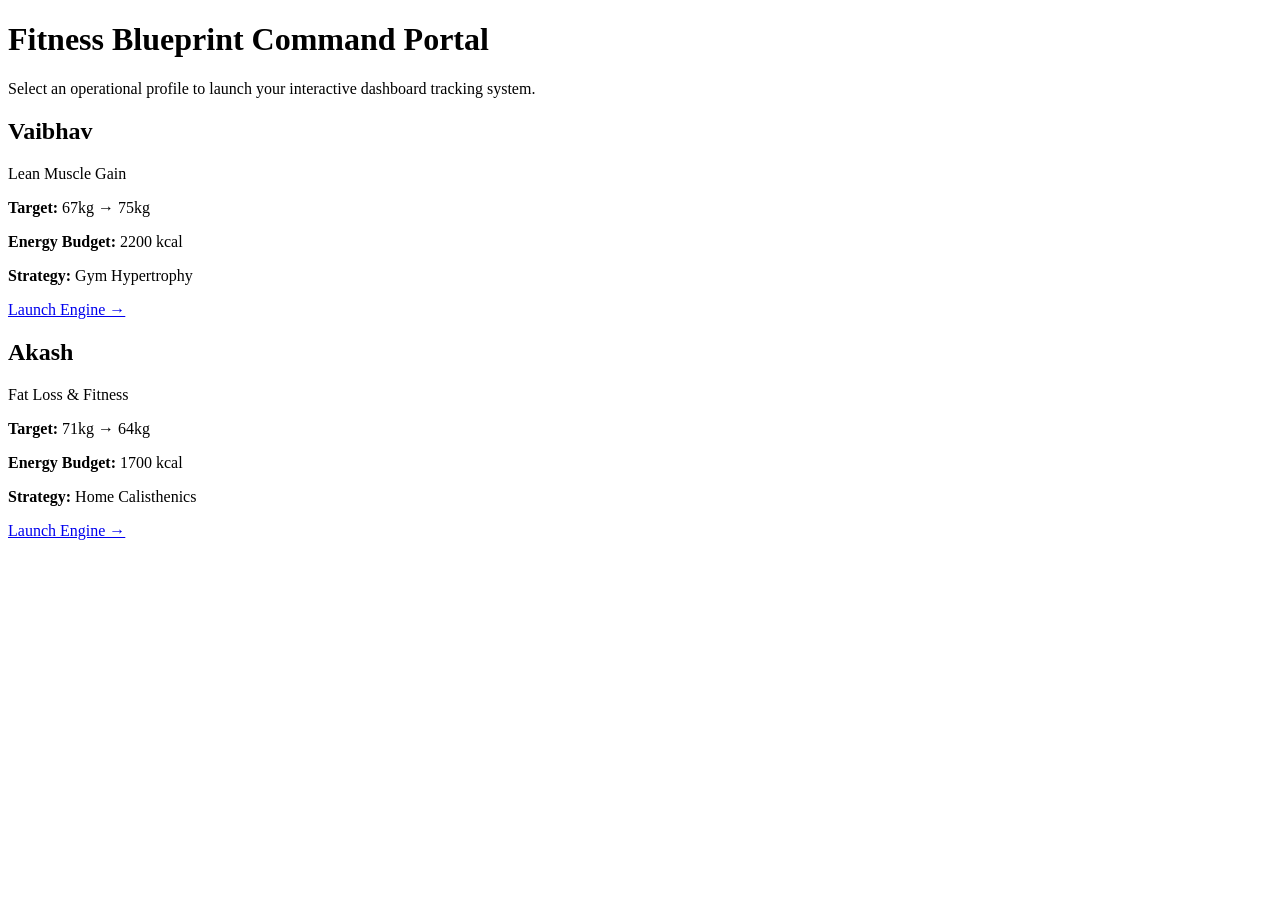
==== index.html @ a870039f "Add initial HTML structure for fitness portal" ====
<!DOCTYPE html>
<html lang="en">
<head>
    <meta charset="UTF-8">
    <meta name="viewport" content="width=device-width, initial-scale=1.0">
    <title>Personal Fitness Command Portal</title>
    <link rel="stylesheet" href="style.css">
</head>
<body class="portal-body">
    <div class="container portal-container">
        <header class="portal-header">
            <h1>Fitness Blueprint Command Portal</h1>
            <p>Select an operational profile to launch your interactive dashboard tracking system.</p>
        </header>
        
        <div class="portal-grid">
            <!-- Vaibhav Selector Card -->
            <div class="profile-card bulking">
                <div class="card-glow"></div>
                <h2>Vaibhav</h2>
                <span class="badge badge-gain">Lean Muscle Gain</span>
                <div class="card-specs">
                    <p><strong>Target:</strong> 67kg → 75kg</p>
                    <p><strong>Energy Budget:</strong> 2200 kcal</p>
                    <p><strong>Strategy:</strong> Gym Hypertrophy</p>
                </div>
                <a href="vaibhav.html" class="btn btn-gain">Launch Engine →</a>
            </div>

            <!-- Akash Selector Card -->
            <div class="profile-card cutting">
                <div class="card-glow"></div>
                <h2>Akash</h2>
                <span class="badge badge-loss">Fat Loss & Fitness</span>
                <div class="card-specs">
                    <p><strong>Target:</strong> 71kg → 64kg</p>
                    <p><strong>Energy Budget:</strong> 1700 kcal</p>
                    <p><strong>Strategy:</strong> Home Calisthenics</p>
                </div>
                <a href="akash.html" class="btn btn-loss">Launch Engine →</a>
            </div>
        </div>
    </div>
</body>
</html>
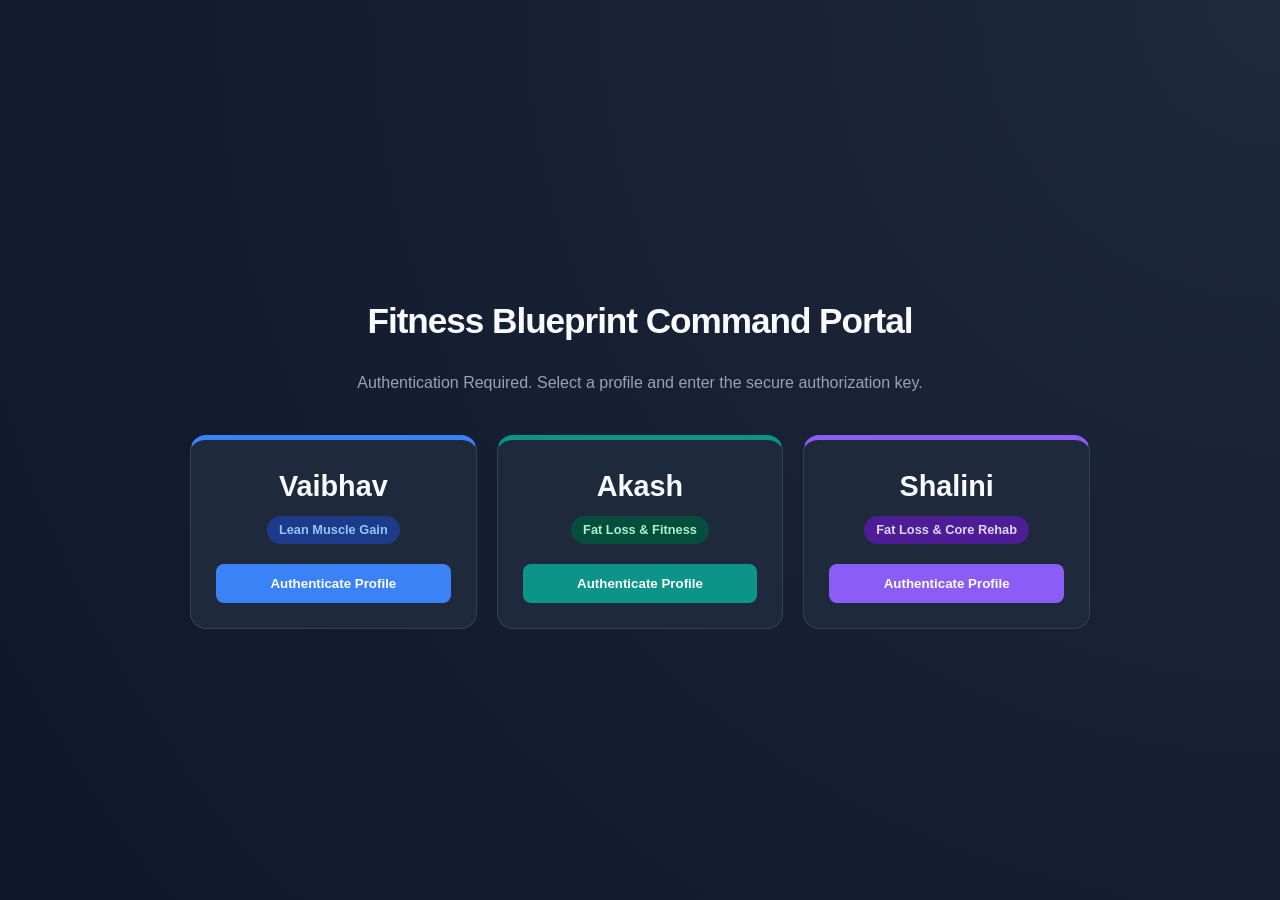
==== commit f0b1635b: "Refactor password handling in index.html Updated the security table to use plain text passwords and " ====
--- a/index.html
+++ b/index.html
@@ -10,36 +10,88 @@
     <div class="container portal-container">
         <header class="portal-header">
             <h1>Fitness Blueprint Command Portal</h1>
-            <p>Select an operational profile to launch your interactive dashboard tracking system.</p>
+            <p>Authentication Required. Select a profile and enter the secure authorization key.</p>
         </header>
         
         <div class="portal-grid">
-            <!-- Vaibhav Selector Card -->
+            <!-- Vaibhav Card -->
             <div class="profile-card bulking">
-                <div class="card-glow"></div>
                 <h2>Vaibhav</h2>
                 <span class="badge badge-gain">Lean Muscle Gain</span>
-                <div class="card-specs">
-                    <p><strong>Target:</strong> 67kg → 75kg</p>
-                    <p><strong>Energy Budget:</strong> 2200 kcal</p>
-                    <p><strong>Strategy:</strong> Gym Hypertrophy</p>
-                </div>
-                <a href="vaibhav.html" class="btn btn-gain">Launch Engine →</a>
+                <button onclick="promptLogin('vaibhav', 'vaibhav.html')" class="btn btn-gain" style="width:100%; border:none; margin-top:20px; cursor:pointer;">Authenticate Profile</button>
             </div>
 
-            <!-- Akash Selector Card -->
+            <!-- Akash Card -->
             <div class="profile-card cutting">
-                <div class="card-glow"></div>
                 <h2>Akash</h2>
                 <span class="badge badge-loss">Fat Loss & Fitness</span>
-                <div class="card-specs">
-                    <p><strong>Target:</strong> 71kg → 64kg</p>
-                    <p><strong>Energy Budget:</strong> 1700 kcal</p>
-                    <p><strong>Strategy:</strong> Home Calisthenics</p>
-                </div>
-                <a href="akash.html" class="btn btn-loss">Launch Engine →</a>
+                <button onclick="promptLogin('akash', 'akash.html')" class="btn btn-loss" style="width:100%; border:none; margin-top:20px; cursor:pointer;">Authenticate Profile</button>
+            </div>
+
+            <!-- Shalini Card -->
+            <div class="profile-card shalini">
+                <h2>Shalini</h2>
+                <span class="badge badge-shalini">Fat Loss & Core Rehab</span>
+                <button onclick="promptLogin('shalini', 'shalini.html')" class="btn btn-shalini" style="width:100%; border:none; margin-top:20px; cursor:pointer;">Authenticate Profile</button>
             </div>
         </div>
     </div>
+
+    <!-- Hidden Authentication Modal Window -->
+    <div id="authModal" style="display:none; position:fixed; top:0; left:0; width:100%; height:100%; background:rgba(15,23,42,0.9); align-items:center; justify-content:center; z-index:999;">
+        <div style="background:#1e293b; padding:30px; border-radius:12px; border:1px solid #334155; max-width:400px; width:90%; text-align:center;">
+            <h3 id="modalUser" style="margin-top:0; text-transform:capitalize; font-size:1.4rem;">Profile Login</h3>
+            <p style="color:#94a3b8; font-size:0.9rem; margin-bottom:20px;">Enter the secure decryption passphrase below.</p>
+            <input type="password" id="passkeyInput" placeholder="Enter Security Pin/Password" style="width:100%; padding:12px; background:#0f172a; border:1px solid #334155; color:white; border-radius:6px; box-sizing:border-box; margin-bottom:15px; font-size:1rem;">
+            <div style="display:flex; gap:10px; justify-content:center;">
+                <button onclick="closeModal()" style="background:#475569; color:white; border:none; padding:10px 20px; border-radius:6px; cursor:pointer; font-weight:600;">Cancel</button>
+                <button onclick="verifyPasskey()" style="background:#3b82f6; color:white; border:none; padding:10px 20px; border-radius:6px; cursor:pointer; font-weight:600;">Verify Code</button>
+            </div>
+        </div>
+    </div>
+    <script>
+        // High-reliability look-up table for profile passkeys.
+        // You can modify these directly to any custom passwords you want!
+        const SECURITY_TABLE = {
+            vaibhav: "vaibhav123",
+            akash: "akash123",
+            shalini: "shalini123"
+        };
+    
+        let activeTargetUser = '';
+        let activeTargetUrl = '';
+    
+        function promptLogin(username, redirectUrl) {
+            activeTargetUser = username;
+            activeTargetUrl = redirectUrl;
+            document.getElementById('modalUser').innerText = username.toUpperCase() + " - Access Verification";
+            document.getElementById('authModal').style.display = 'flex';
+            document.getElementById('passkeyInput').focus();
+        }
+    
+        function closeModal() {
+            document.getElementById('authModal').style.display = 'none';
+            document.getElementById('passkeyInput').value = '';
+        }
+    
+        function verifyPasskey() {
+            // .trim() automatically removes accidental spaces from mobile inputs
+            const inputRaw = document.getElementById('passkeyInput').value.trim();
+    
+            if (inputRaw === SECURITY_TABLE[activeTargetUser]) {
+                // Grant authorization clearance via temporary session storage keys
+                sessionStorage.setItem('auth_' + activeTargetUser, 'authorized_clearance_granted');
+                window.location.href = activeTargetUrl;
+            } else {
+                alert("Invalid security authorization access key entry. Try again.");
+                document.getElementById('passkeyInput').value = '';
+            }
+        }
+    
+        // Allow pressing the Enter key on a keyboard to submit the login modal instantly
+        document.getElementById('passkeyInput').addEventListener('keyup', function(e) {
+            if (e.key === 'Enter') verifyPasskey();
+        });
+    </script>
 </body>
 </html>
--- a/style.css
+++ b/style.css
@@ -0,0 +1,199 @@
+/* Central Architecture Tokens */
+:root {
+    --bg-main: #0f172a;
+    --bg-card: #1e293b;
+    --text-light: #f8fafc;
+    --text-muted: #94a3b8;
+    --border: #334155;
+    --accent-success: #10b981;
+    --accent-warning: #f59e0b;
+    --accent-danger: #ef4444;
+}
+
+/* Dynamic Profile Variant Triggers */
+body.vaibhav-theme {
+    --primary: #3b82f6;
+    --primary-hover: #2563eb;
+    --header-gradient: linear-gradient(135deg, #1e3a8a, #1e293b);
+    --table-th-bg: #172554;
+    --table-th-text: #93c5fd;
+}
+
+body.akash-theme {
+    --primary: #0d9488;
+    --primary-hover: #0f766e;
+    --header-gradient: linear-gradient(135deg, #115e59, #1e293b);
+    --table-th-bg: #115e59;
+    --table-th-text: #ccfbf1;
+}
+
+body.shalini-theme {
+    --primary: #8b5cf6;
+    --primary-hover: #7c3aed;
+    --header-gradient: linear-gradient(135deg, #5b21b6, #1e293b);
+    --table-th-bg: #5b21b6;
+    --table-th-text: #ddd6fe;
+}
+
+/* Base Document Configuration */
+body {
+    font-family: -apple-system, BlinkMacSystemFont, "Segoe UI", Roboto, sans-serif;
+    background-color: var(--bg-main);
+    color: var(--text-light);
+    margin: 0;
+    padding: 0;
+    line-height: 1.5;
+}
+
+.container {
+    max-width: 1100px;
+    margin: 0 auto;
+    padding: 20px;
+}
+
+/* Portal Homepage Specific Elements */
+.portal-body {
+    background: radial-gradient(circle at top right, #1e293b, #0f172a);
+    min-height: 100vh;
+    display: flex;
+    align-items: center;
+    justify-content: center;
+}
+.portal-container { max-width: 900px; width: 100%; }
+.portal-header { text-align: center; margin-bottom: 40px; }
+.portal-header h1 { font-size: 2.2rem; font-weight: 800; letter-spacing: -0.03em; color: #f8fafc; }
+.portal-header p { color: var(--text-muted); margin-top: 10px; }
+
+.portal-grid {
+    display: grid;
+    grid-template-columns: 1fr 1fr 1fr;
+    gap: 20px;
+}
+@media (max-width: 900px) { .portal-grid { grid-template-columns: 1fr; } }
+
+.profile-card {
+    background: var(--bg-card);
+    border: 1px solid var(--border);
+    border-radius: 16px;
+    padding: 25px;
+    text-align: center;
+    position: relative;
+    overflow: hidden;
+    transition: all 0.3s cubic-bezier(0.4, 0, 0.2, 1);
+}
+.profile-card:hover { transform: translateY(-5px); border-color: #475569; box-shadow: 0 10px 25px -5px rgba(0,0,0,0.3); }
+.profile-card.bulking { border-top: 5px solid #3b82f6; }
+.profile-card.cutting { border-top: 5px solid #0d9488; }
+.profile-card.shalini { border-top: 5px solid #8b5cf6; }
+
+.profile-card h2 { margin: 0 0 8px 0; font-size: 1.8rem; font-weight: 700; }
+.card-specs { text-align: left; margin: 20px 0; background: rgba(0,0,0,0.2); padding: 15px; border-radius: 10px; }
+.card-specs p { margin: 6px 0; font-size: 0.9rem; color: #e2e8f0; }
+
+.badge { display: inline-block; padding: 4px 12px; border-radius: 20px; font-size: 0.8rem; font-weight: 700; }
+.badge-gain { background: #1e3a8a; color: #93c5fd; }
+.badge-loss { background: #064e3b; color: #a7f3d0; }
+.badge-shalini { background: #4c1d95; color: #ddd6fe; }
+
+/* Global Button Archetypes */
+.btn { display: block; padding: 12px; border-radius: 8px; text-decoration: none; font-weight: 700; color: white; transition: all 0.2s; }
+.btn-gain { background: #3b82f6; } .btn-gain:hover { background: #2563eb; }
+.btn-loss { background: #0d9488; } .btn-loss:hover { background: #0f766e; }
+.btn-shalini { background: #8b5cf6; } .btn-shalini:hover { background: #7c3aed; }
+
+/* Dashboard Internal Subpage Elements */
+.dashboard-header {
+    background: var(--header-gradient);
+    padding: 25px;
+    border-radius: 12px;
+    border: 1px solid var(--border);
+    margin-bottom: 20px;
+    display: flex;
+    justify-content: space-between;
+    align-items: center;
+    flex-wrap: wrap;
+    gap: 15px;
+}
+.header-title h1 { margin: 0; font-size: 1.7rem; font-weight: 700; letter-spacing: -0.02em; }
+.header-title p { margin: 5px 0 0 0; color: var(--text-muted); font-size: 0.9rem; }
+.header-stats { display: flex; gap: 15px; }
+
+.stat-pill {
+    background: rgba(0, 0, 0, 0.2);
+    padding: 8px 16px;
+    border-radius: 8px;
+    border: 1px solid var(--border);
+    text-align: center;
+    min-width: 85px;
+}
+.stat-pill span { display: block; font-size: 0.7rem; color: var(--text-muted); text-transform: uppercase; }
+.stat-pill strong { font-size: 1.1rem; color: var(--primary); }
+
+/* Navigation Infrastructure */
+.tab-navigation {
+    display: flex;
+    gap: 8px;
+    background: var(--bg-card);
+    padding: 6px;
+    border-radius: 8px;
+    border: 1px solid var(--border);
+    margin-bottom: 25px;
+    overflow-x: auto;
+}
+.nav-tab {
+    background: transparent;
+    border: none;
+    color: var(--text-muted);
+    padding: 10px 16px;
+    font-size: 0.85rem;
+    font-weight: 600;
+    border-radius: 6px;
+    cursor: pointer;
+    transition: all 0.2s;
+    white-space: nowrap;
+}
+.nav-tab:hover { color: var(--text-light); background: rgba(255,255,255,0.02); }
+.nav-tab.active { background: var(--primary); color: var(--text-light); }
+
+/* Visibility Engine */
+.dashboard-page { display: none; }
+.dashboard-page.active { display: block; }
+
+/* Card Components */
+.card { background: var(--bg-card); border-radius: 12px; border: 1px solid var(--border); padding: 20px; margin-bottom: 20px; }
+.card h2 { margin-top: 0; font-size: 1.25rem; border-bottom: 1px solid var(--border); padding-bottom: 10px; margin-bottom: 15px; color: var(--text-light); }
+
+/* Responsive Grid / Data View Layouts */
+.table-wrapper { overflow-x: auto; border-radius: 8px; border: 1px solid var(--border); margin: 15px 0; }
+table { width: 100%; border-collapse: collapse; text-align: left; font-size: 0.88rem; }
+th, td { padding: 12px 14px; border-bottom: 1px solid var(--border); vertical-align: top; }
+th { background: var(--table-th-bg); color: var(--table-th-text); font-weight: 600; text-transform: uppercase; font-size: 0.75rem; letter-spacing: 0.03em; }
+tr:nth-child(even) { background: rgba(255,255,255,0.01); }
+
+/* Context Alert Framework */
+.alert-box { background-color: #fff7ed; border: 1px solid #ffedd5; border-left: 4px solid #f97316; padding: 15px; border-radius: 8px; font-size: 0.88rem; margin: 15px 0; color: #1e293b; }
+.alert-box.danger { background-color: #451a03; border-color: #78350f; border-left-color: var(--accent-danger); color: #ffedd5; }
+.alert-box.success { background-color: #022c22; border-color: #064e3b; border-left-color: var(--accent-success); color: #d1fae5; }
+
+/* Form Field Intermediaries */
+.form-grid { display: grid; grid-template-columns: repeat(auto-fit, minmax(140px, 1fr)); gap: 12px; margin-bottom: 12px; }
+.form-group { display: flex; flex-direction: column; gap: 5px; }
+.form-group label { font-size: 0.78rem; color: var(--text-muted); font-weight: 500; }
+.form-group input, .form-group select { background: var(--bg-main); border: 1px solid var(--border); padding: 9px 12px; border-radius: 6px; color: var(--text-light); font-size: 0.88rem; }
+.form-group input:focus, .form-group select:focus { border-color: var(--primary); outline: none; }
+
+.btn-action { background: var(--primary); color: white; border: none; padding: 10px 20px; font-weight: 600; border-radius: 6px; cursor: pointer; transition: background 0.2s; font-size: 0.88rem; }
+.btn-action:hover { background: var(--primary-hover); }
+.btn-action.btn-csv { background: var(--accent-success); } .btn-action.btn-csv:hover { background: #059669; }
+
+.grid-2 { display: grid; grid-template-columns: 1fr 1fr; gap: 20px; }
+.back-portal-link { display: inline-block; margin-bottom: 15px; color: var(--text-muted); text-decoration: none; font-size: 0.85rem; font-weight: 500; }
+.back-portal-link:hover { color: var(--text-light); }
+.helper-text { font-size: 0.82rem; color: var(--text-muted); margin: 4px 0; }
+
+@media (max-width: 768px) {
+    .grid-2 { grid-template-columns: 1fr; }
+    .dashboard-header { flex-direction: column; align-items: flex-start; }
+    .header-stats { width: 100%; justify-content: flex-start; }
+    th, td { padding: 10px 12px; font-size: 0.82rem; }
+}
